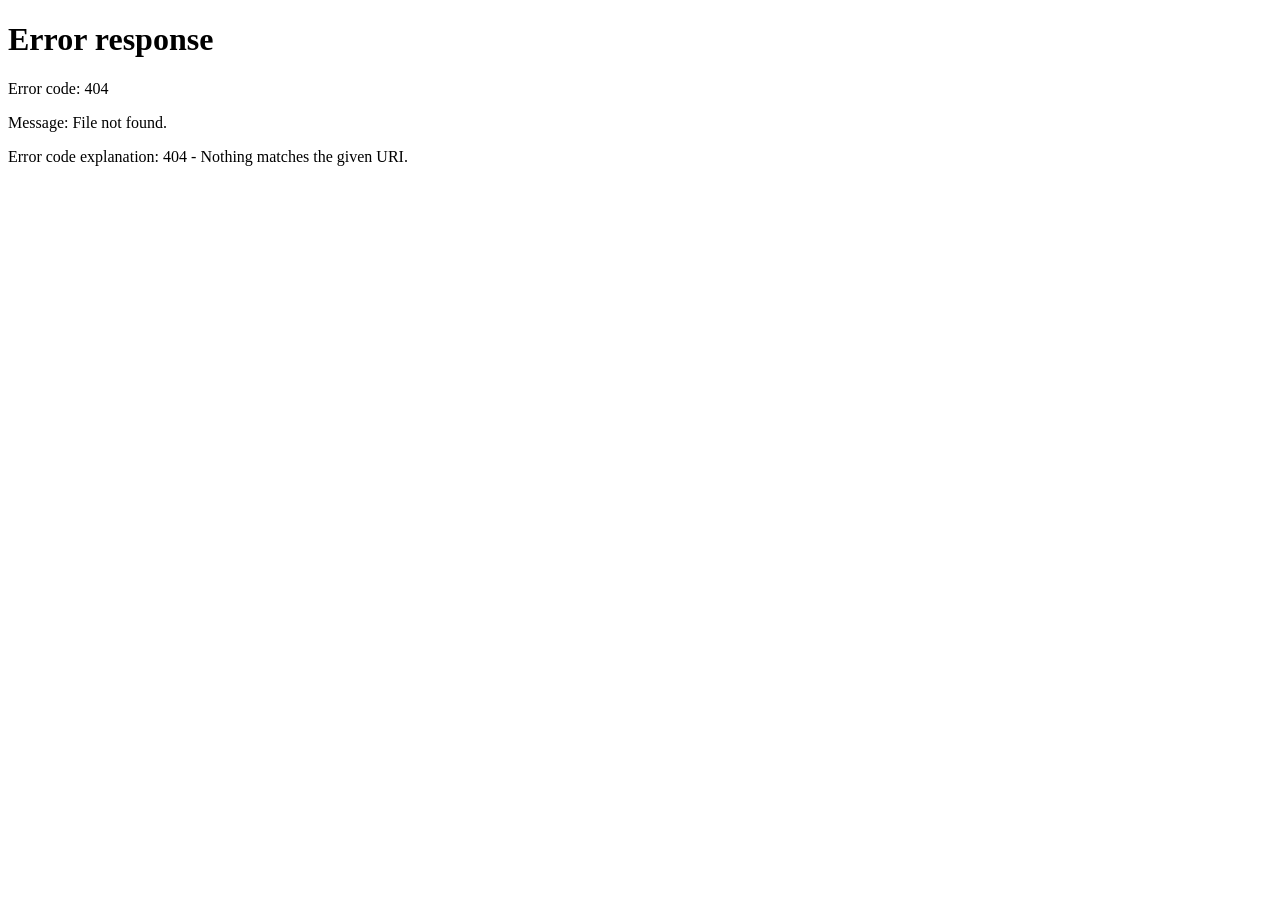
==== index.html @ 4fe7827d "Fix GitHub Pages to show dashboard demo instead of README. Add root redirect to docs/index.html, ali" ====
<!doctype html>
<html lang="en">
  <head>
    <meta charset="utf-8" />
    <meta name="viewport" content="width=device-width, initial-scale=1" />
    <title>FIFA 2026 Prediction Engine</title>
    <meta http-equiv="refresh" content="0; url=docs/index.html" />
    <link rel="canonical" href="docs/index.html" />
    <script>
      (function () {
        var base = document.location.pathname.replace(/\/?$/, "/");
        document.location.replace(base + "docs/index.html");
      })();
    </script>
  </head>
  <body>
    <p><a href="docs/index.html">Open FIFA 2026 Prediction Dashboard</a></p>
  </body>
</html>
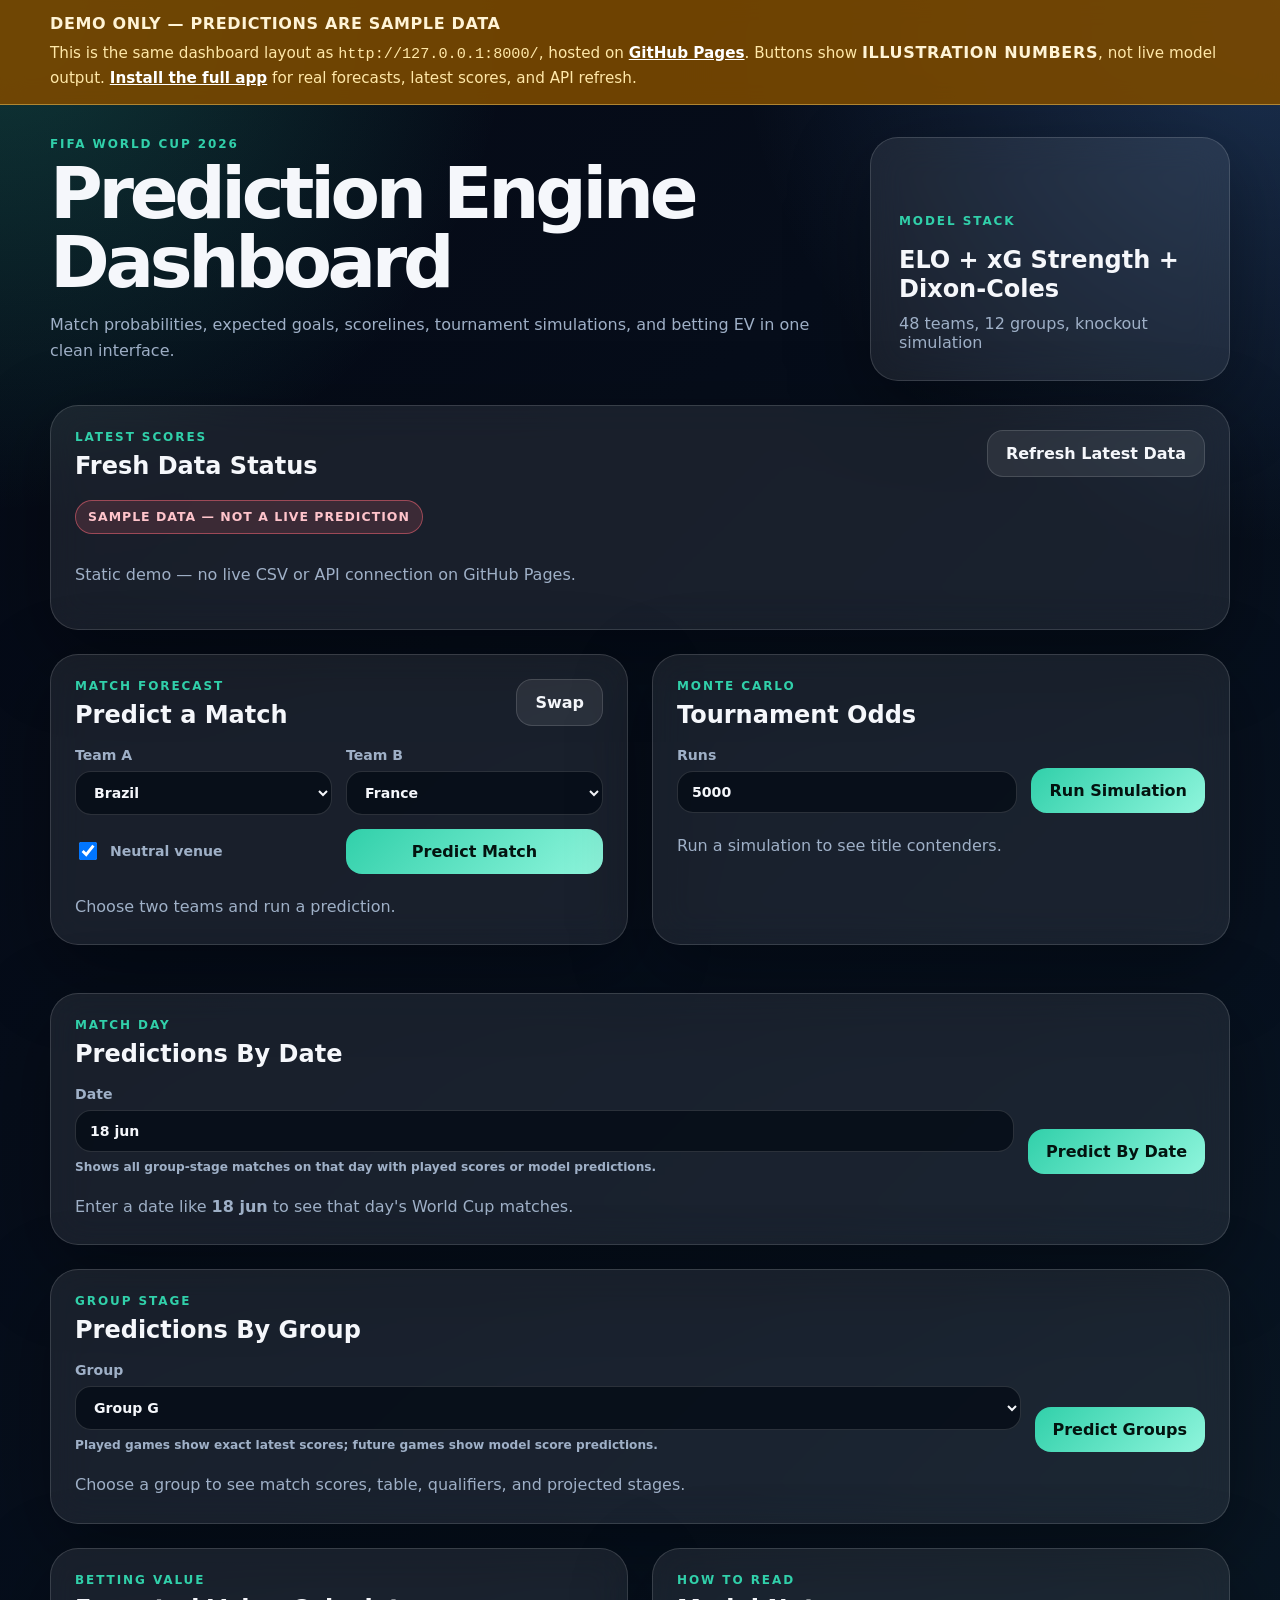
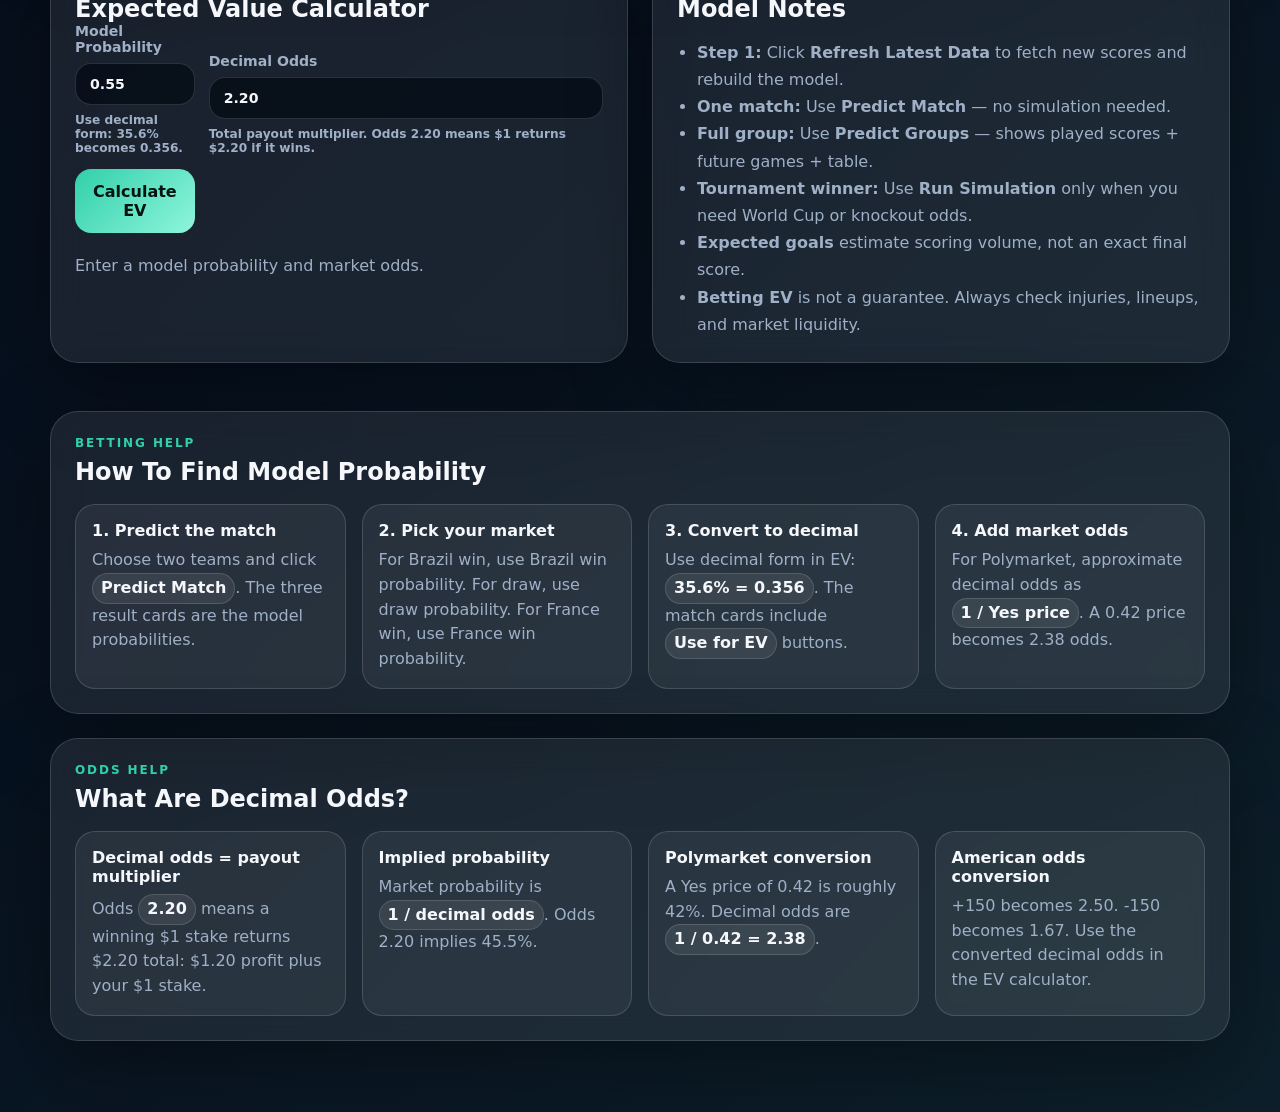
==== commit c4bd145b: "Deploy dashboard demo 4fe7827d189b9e711bb0cba37fada9cee77566ed" ====
--- a/index.html
+++ b/index.html
@@ -3,17 +3,224 @@
   <head>
     <meta charset="utf-8" />
     <meta name="viewport" content="width=device-width, initial-scale=1" />
+    <meta name="description" content="Static demo of the FIFA World Cup 2026 Prediction Engine dashboard. Live predictions require the Python app." />
     <title>FIFA 2026 Prediction Engine</title>
-    <meta http-equiv="refresh" content="0; url=docs/index.html" />
-    <link rel="canonical" href="docs/index.html" />
-    <script>
-      (function () {
-        var base = document.location.pathname.replace(/\/?$/, "/");
-        document.location.replace(base + "docs/index.html");
-      })();
-    </script>
+    <link rel="stylesheet" href="demo.css" />
   </head>
   <body>
-    <p><a href="docs/index.html">Open FIFA 2026 Prediction Dashboard</a></p>
+    <header class="demo-banner" role="alert">
+      <div class="demo-banner-inner">
+        <strong>Demo only — predictions are sample data</strong>
+        <p>
+          This is the same dashboard layout as <code>http://127.0.0.1:8000/</code>, hosted on
+          <a href="https://pages.github.com/">GitHub Pages</a>. Buttons show <strong>illustration numbers</strong>, not live model output.
+          <a href="https://github.com/letmefind/Fifa2026-Prediction-Skill">Install the full app</a> for real forecasts, latest scores, and API refresh.
+        </p>
+      </div>
+    </header>
+
+    <main class="shell">
+      <section class="hero">
+        <div>
+          <p class="eyebrow">FIFA World Cup 2026</p>
+          <h1>Prediction Engine Dashboard</h1>
+          <p class="hero-copy">
+            Match probabilities, expected goals, scorelines, tournament simulations, and betting EV in one clean interface.
+          </p>
+        </div>
+        <div class="hero-card">
+          <span class="metric-label">Model Stack</span>
+          <strong>ELO + xG Strength + Dixon-Coles</strong>
+          <span>48 teams, 12 groups, knockout simulation</span>
+        </div>
+      </section>
+
+      <section class="card latest-card">
+        <div class="card-header">
+          <div>
+            <p class="eyebrow">Latest Scores</p>
+            <h2>Fresh Data Status</h2>
+          </div>
+          <button id="refreshLatest" class="ghost-button" type="button">Refresh Latest Data</button>
+        </div>
+        <div id="latestStatus" class="result-block muted">Checking latest score/result data...</div>
+      </section>
+
+      <section class="grid two">
+        <article class="card">
+          <div class="card-header">
+            <div>
+              <p class="eyebrow">Match Forecast</p>
+              <h2>Predict a Match</h2>
+            </div>
+            <button id="swapTeams" class="ghost-button" type="button">Swap</button>
+          </div>
+          <form id="matchForm" class="form-grid">
+            <label>
+              Team A
+              <select id="teamA" required></select>
+            </label>
+            <label>
+              Team B
+              <select id="teamB" required></select>
+            </label>
+            <label class="check-row">
+              <input id="neutral" type="checkbox" checked />
+              Neutral venue
+            </label>
+            <button type="submit">Predict Match</button>
+          </form>
+          <div id="matchResult" class="result-block muted">Choose two teams and run a prediction.</div>
+        </article>
+
+        <article class="card">
+          <div class="card-header">
+            <div>
+              <p class="eyebrow">Monte Carlo</p>
+              <h2>Tournament Odds</h2>
+            </div>
+          </div>
+          <form id="simulateForm" class="form-grid compact">
+            <label>
+              Runs
+              <input id="runs" type="number" min="1" max="250000" value="5000" />
+            </label>
+            <button type="submit">Run Simulation</button>
+          </form>
+          <div id="simulationResult" class="result-block muted">Run a simulation to see title contenders.</div>
+        </article>
+      </section>
+
+      <section class="card">
+        <div class="card-header">
+          <div>
+            <p class="eyebrow">Match Day</p>
+            <h2>Predictions By Date</h2>
+          </div>
+        </div>
+        <form id="dateForm" class="form-grid compact">
+          <label>
+            Date
+            <input id="matchDate" type="text" value="18 jun" placeholder="e.g. 18 jun or 2026-06-18" required />
+            <span class="field-help">Shows all group-stage matches on that day with played scores or model predictions.</span>
+          </label>
+          <button type="submit">Predict By Date</button>
+        </form>
+        <div id="dateResult" class="result-block muted">Enter a date like <strong>18 jun</strong> to see that day's World Cup matches.</div>
+      </section>
+
+      <section class="card">
+        <div class="card-header">
+          <div>
+            <p class="eyebrow">Group Stage</p>
+            <h2>Predictions By Group</h2>
+          </div>
+        </div>
+        <form id="groupForm" class="form-grid compact">
+          <label>
+            Group
+            <select id="groupSelect">
+              <option value="ALL">All groups</option>
+              <option value="A">Group A</option>
+              <option value="B">Group B</option>
+              <option value="C">Group C</option>
+              <option value="D">Group D</option>
+              <option value="E">Group E</option>
+              <option value="F">Group F</option>
+              <option value="G" selected>Group G</option>
+              <option value="H">Group H</option>
+              <option value="I">Group I</option>
+              <option value="J">Group J</option>
+              <option value="K">Group K</option>
+              <option value="L">Group L</option>
+            </select>
+            <span class="field-help">Played games show exact latest scores; future games show model score predictions.</span>
+          </label>
+          <button type="submit">Predict Groups</button>
+        </form>
+        <div id="groupResult" class="result-block muted">Choose a group to see match scores, table, qualifiers, and projected stages.</div>
+      </section>
+
+      <section class="grid two">
+        <article class="card">
+          <p class="eyebrow">Betting Value</p>
+          <h2>Expected Value Calculator</h2>
+          <form id="evForm" class="form-grid compact">
+            <label>
+              Model Probability
+              <input id="modelProb" type="number" min="0" max="1" step="0.001" value="0.55" />
+              <span class="field-help">Use decimal form: 35.6% becomes 0.356.</span>
+            </label>
+            <label>
+              Decimal Odds
+              <input id="marketOdds" type="number" min="1.01" step="0.01" value="2.20" />
+              <span class="field-help">Total payout multiplier. Odds 2.20 means $1 returns $2.20 if it wins.</span>
+            </label>
+            <button type="submit">Calculate EV</button>
+          </form>
+          <div id="evResult" class="result-block muted">Enter a model probability and market odds.</div>
+        </article>
+
+        <article class="card">
+          <p class="eyebrow">How To Read</p>
+          <h2>Model Notes</h2>
+          <ul class="notes">
+            <li><strong>Step 1:</strong> Click <strong>Refresh Latest Data</strong> to fetch new scores and rebuild the model.</li>
+            <li><strong>One match:</strong> Use <strong>Predict Match</strong> — no simulation needed.</li>
+            <li><strong>Full group:</strong> Use <strong>Predict Groups</strong> — shows played scores + future games + table.</li>
+            <li><strong>Tournament winner:</strong> Use <strong>Run Simulation</strong> only when you need World Cup or knockout odds.</li>
+            <li><strong>Expected goals</strong> estimate scoring volume, not an exact final score.</li>
+            <li><strong>Betting EV</strong> is not a guarantee. Always check injuries, lineups, and market liquidity.</li>
+          </ul>
+        </article>
+      </section>
+
+      <section class="card guide-card">
+        <p class="eyebrow">Betting Help</p>
+        <h2>How To Find Model Probability</h2>
+        <div class="guide-grid">
+          <div>
+            <strong>1. Predict the match</strong>
+            <p>Choose two teams and click <span class="inline-chip">Predict Match</span>. The three result cards are the model probabilities.</p>
+          </div>
+          <div>
+            <strong>2. Pick your market</strong>
+            <p>For Brazil win, use Brazil win probability. For draw, use draw probability. For France win, use France win probability.</p>
+          </div>
+          <div>
+            <strong>3. Convert to decimal</strong>
+            <p>Use decimal form in EV: <span class="inline-chip">35.6% = 0.356</span>. The match cards include <span class="inline-chip">Use for EV</span> buttons.</p>
+          </div>
+          <div>
+            <strong>4. Add market odds</strong>
+            <p>For Polymarket, approximate decimal odds as <span class="inline-chip">1 / Yes price</span>. A 0.42 price becomes 2.38 odds.</p>
+          </div>
+        </div>
+      </section>
+
+      <section class="card guide-card">
+        <p class="eyebrow">Odds Help</p>
+        <h2>What Are Decimal Odds?</h2>
+        <div class="guide-grid odds-grid">
+          <div>
+            <strong>Decimal odds = payout multiplier</strong>
+            <p>Odds <span class="inline-chip">2.20</span> means a winning $1 stake returns $2.20 total: $1.20 profit plus your $1 stake.</p>
+          </div>
+          <div>
+            <strong>Implied probability</strong>
+            <p>Market probability is <span class="inline-chip">1 / decimal odds</span>. Odds 2.20 implies 45.5%.</p>
+          </div>
+          <div>
+            <strong>Polymarket conversion</strong>
+            <p>A Yes price of 0.42 is roughly 42%. Decimal odds are <span class="inline-chip">1 / 0.42 = 2.38</span>.</p>
+          </div>
+          <div>
+            <strong>American odds conversion</strong>
+            <p>+150 becomes 2.50. -150 becomes 1.67. Use the converted decimal odds in the EV calculator.</p>
+          </div>
+        </div>
+      </section>
+    </main>
+    <script src="demo.js"></script>
   </body>
 </html>
--- a/demo.css
+++ b/demo.css
@@ -0,0 +1,430 @@
+:root {
+  --bg: #07111f;
+  --panel: rgba(255, 255, 255, 0.08);
+  --panel-strong: rgba(255, 255, 255, 0.13);
+  --text: #f5f7fb;
+  --muted: #9fb0c7;
+  --accent: #31d0aa;
+  --accent-2: #63a4ff;
+  --danger: #ff6b7a;
+  --warning: #ffd56b;
+  --line: rgba(255, 255, 255, 0.14);
+  --shadow: 0 24px 80px rgba(0, 0, 0, 0.35);
+}
+
+* { box-sizing: border-box; }
+
+body {
+  margin: 0;
+  min-height: 100vh;
+  color: var(--text);
+  font-family: Inter, ui-sans-serif, system-ui, -apple-system, BlinkMacSystemFont, "Segoe UI", sans-serif;
+  background:
+    radial-gradient(circle at top left, rgba(49, 208, 170, 0.24), transparent 32rem),
+    radial-gradient(circle at top right, rgba(99, 164, 255, 0.24), transparent 34rem),
+    linear-gradient(135deg, #050915 0%, var(--bg) 55%, #0d1f2a 100%);
+}
+
+.demo-banner {
+  position: sticky;
+  top: 0;
+  z-index: 100;
+  border-bottom: 1px solid rgba(255, 213, 107, 0.45);
+  background: rgba(120, 72, 0, 0.92);
+  backdrop-filter: blur(12px);
+  padding: 14px 20px;
+}
+
+.demo-banner-inner {
+  width: min(1180px, calc(100% - 32px));
+  margin: 0 auto;
+  display: grid;
+  gap: 8px;
+}
+
+.demo-banner strong {
+  color: #fff4d6;
+  font-size: 1rem;
+  letter-spacing: 0.04em;
+  text-transform: uppercase;
+}
+
+.demo-banner p {
+  margin: 0;
+  color: #ffe8a8;
+  line-height: 1.55;
+  font-size: 0.95rem;
+}
+
+.demo-banner a {
+  color: #fff;
+  font-weight: 800;
+}
+
+.shell {
+  width: min(1180px, calc(100% - 32px));
+  margin: 0 auto;
+  padding: 32px 0 48px;
+}
+
+.hero {
+  display: grid;
+  grid-template-columns: 1fr minmax(260px, 360px);
+  gap: 24px;
+  margin-bottom: 24px;
+}
+
+.hero h1, .card h2 { margin: 0; }
+
+.hero h1 {
+  font-size: clamp(2.2rem, 6vw, 4.5rem);
+  line-height: 0.95;
+  letter-spacing: -0.06em;
+}
+
+.hero-copy, .muted { color: var(--muted); line-height: 1.65; }
+
+.hero-card, .card {
+  border: 1px solid var(--line);
+  border-radius: 28px;
+  background: var(--panel);
+  box-shadow: var(--shadow);
+  backdrop-filter: blur(18px);
+}
+
+.hero-card {
+  display: flex;
+  flex-direction: column;
+  justify-content: flex-end;
+  gap: 10px;
+  padding: 28px;
+}
+
+.card { padding: 24px; margin-bottom: 24px; }
+
+.card-header {
+  display: flex;
+  justify-content: space-between;
+  align-items: flex-start;
+  gap: 16px;
+  margin-bottom: 18px;
+}
+
+.eyebrow {
+  margin: 0 0 8px;
+  color: var(--accent);
+  font-size: 0.75rem;
+  font-weight: 800;
+  letter-spacing: 0.16em;
+  text-transform: uppercase;
+}
+
+.grid.two {
+  display: grid;
+  grid-template-columns: repeat(2, minmax(0, 1fr));
+  gap: 24px;
+}
+
+.form-grid {
+  display: grid;
+  grid-template-columns: repeat(2, minmax(0, 1fr));
+  gap: 14px;
+}
+
+.form-grid.compact {
+  grid-template-columns: 1fr auto;
+  align-items: end;
+}
+
+label {
+  display: grid;
+  gap: 8px;
+  color: var(--muted);
+  font-size: 0.88rem;
+  font-weight: 700;
+}
+
+.field-help {
+  font-size: 0.76rem;
+  font-weight: 600;
+}
+
+select, input {
+  width: 100%;
+  border: 1px solid var(--line);
+  border-radius: 16px;
+  padding: 12px 14px;
+  color: var(--text);
+  background: rgba(4, 10, 20, 0.72);
+  font: inherit;
+}
+
+button {
+  border: 0;
+  border-radius: 16px;
+  padding: 13px 18px;
+  color: #03130f;
+  background: linear-gradient(135deg, var(--accent), #8ff5dc);
+  font: inherit;
+  font-weight: 900;
+  cursor: pointer;
+}
+
+button.demo-disabled {
+  opacity: 0.72;
+  cursor: not-allowed;
+}
+
+.ghost-button {
+  border: 1px solid var(--line);
+  color: var(--text);
+  background: rgba(255, 255, 255, 0.08);
+}
+
+.result-block { margin-top: 20px; }
+
+.result-alert {
+  margin-bottom: 16px;
+  border: 1px solid rgba(255, 213, 107, 0.45);
+  border-radius: 20px;
+  padding: 16px;
+  background: rgba(255, 213, 107, 0.11);
+}
+
+.sample-tag {
+  display: inline-block;
+  margin-bottom: 12px;
+  border: 1px solid rgba(255, 107, 122, 0.5);
+  border-radius: 999px;
+  padding: 6px 12px;
+  background: rgba(255, 107, 122, 0.15);
+  color: #ffc4cb;
+  font-size: 0.78rem;
+  font-weight: 800;
+  letter-spacing: 0.08em;
+  text-transform: uppercase;
+}
+
+.prob-grid {
+  display: grid;
+  grid-template-columns: repeat(3, 1fr);
+  gap: 12px;
+}
+
+.prob-card {
+  padding: 16px;
+  border: 1px solid var(--line);
+  border-radius: 20px;
+  background: var(--panel-strong);
+}
+
+.prob-card span {
+  display: block;
+  color: var(--muted);
+  font-size: 0.8rem;
+}
+
+.prob-card strong {
+  display: block;
+  margin-top: 8px;
+  font-size: 1.6rem;
+}
+
+.data-table {
+  width: 100%;
+  border-collapse: collapse;
+  margin-top: 14px;
+}
+
+.data-table th, .data-table td {
+  padding: 10px;
+  border-bottom: 1px solid var(--line);
+  text-align: left;
+}
+
+.data-table th {
+  color: var(--muted);
+  font-size: 0.78rem;
+  text-transform: uppercase;
+}
+
+.pill {
+  border: 1px solid var(--line);
+  border-radius: 999px;
+  padding: 6px 10px;
+  background: rgba(255, 255, 255, 0.08);
+  font-weight: 800;
+  font-size: 0.82rem;
+}
+
+.played-pill {
+  border-color: rgba(49, 208, 170, 0.45);
+  background: rgba(49, 208, 170, 0.14);
+}
+
+.cta-row {
+  display: flex;
+  flex-wrap: wrap;
+  gap: 12px;
+  margin-top: 16px;
+}
+
+.cta-row a {
+  display: inline-block;
+  border-radius: 16px;
+  padding: 12px 18px;
+  color: #03130f;
+  background: linear-gradient(135deg, var(--accent), #8ff5dc);
+  font-weight: 900;
+  text-decoration: none;
+}
+
+.cta-row a.secondary {
+  border: 1px solid var(--line);
+  color: var(--text);
+  background: rgba(255, 255, 255, 0.08);
+}
+
+.reason-list {
+  margin: 0;
+  padding-left: 20px;
+  color: var(--muted);
+  line-height: 1.7;
+}
+
+.latest-card {
+  margin-bottom: 24px;
+}
+
+.metric-label {
+  margin: 0 0 8px;
+  color: var(--accent);
+  font-size: 0.75rem;
+  font-weight: 800;
+  letter-spacing: 0.16em;
+  text-transform: uppercase;
+}
+
+.hero-card strong {
+  font-size: 1.5rem;
+  line-height: 1.2;
+}
+
+.hero-card span:last-child {
+  color: var(--muted);
+}
+
+.grid {
+  display: grid;
+  gap: 24px;
+  margin-bottom: 24px;
+}
+
+.check-row {
+  display: flex;
+  align-items: center;
+  gap: 10px;
+}
+
+.check-row input {
+  width: 18px;
+  height: 18px;
+}
+
+select:focus,
+input:focus {
+  border-color: var(--accent);
+  outline: none;
+  box-shadow: 0 0 0 4px rgba(49, 208, 170, 0.12);
+}
+
+button:hover {
+  filter: brightness(1.08);
+  transform: translateY(-1px);
+}
+
+.mini-button {
+  margin-top: 12px;
+  padding: 8px 10px;
+  border: 1px solid var(--line);
+  color: var(--text);
+  background: rgba(255, 255, 255, 0.08);
+  font-size: 0.78rem;
+  cursor: pointer;
+}
+
+.score-cloud {
+  display: flex;
+  flex-wrap: wrap;
+  gap: 8px;
+  margin-top: 16px;
+}
+
+.positive {
+  color: var(--accent);
+}
+
+.negative {
+  color: var(--danger);
+}
+
+.notes {
+  margin: 16px 0 0;
+  padding-left: 20px;
+  color: var(--muted);
+  line-height: 1.7;
+}
+
+.guide-card {
+  margin-bottom: 24px;
+}
+
+.guide-grid {
+  display: grid;
+  grid-template-columns: repeat(4, minmax(0, 1fr));
+  gap: 16px;
+  margin-top: 18px;
+}
+
+.odds-grid {
+  grid-template-columns: repeat(4, minmax(180px, 1fr));
+}
+
+.guide-grid div {
+  border: 1px solid var(--line);
+  border-radius: 20px;
+  padding: 16px;
+  background: rgba(255, 255, 255, 0.06);
+}
+
+.guide-grid strong {
+  display: block;
+  margin-bottom: 8px;
+}
+
+.guide-grid p {
+  margin: 0;
+  color: var(--muted);
+  line-height: 1.55;
+}
+
+.inline-chip {
+  display: inline-block;
+  border: 1px solid var(--line);
+  border-radius: 999px;
+  padding: 2px 8px;
+  color: var(--text);
+  background: rgba(255, 255, 255, 0.08);
+  font-weight: 800;
+}
+
+@media (max-width: 820px) {
+  .hero,
+  .grid.two,
+  .form-grid,
+  .form-grid.compact,
+  .prob-grid,
+  .guide-grid {
+    grid-template-columns: 1fr;
+  }
+}
